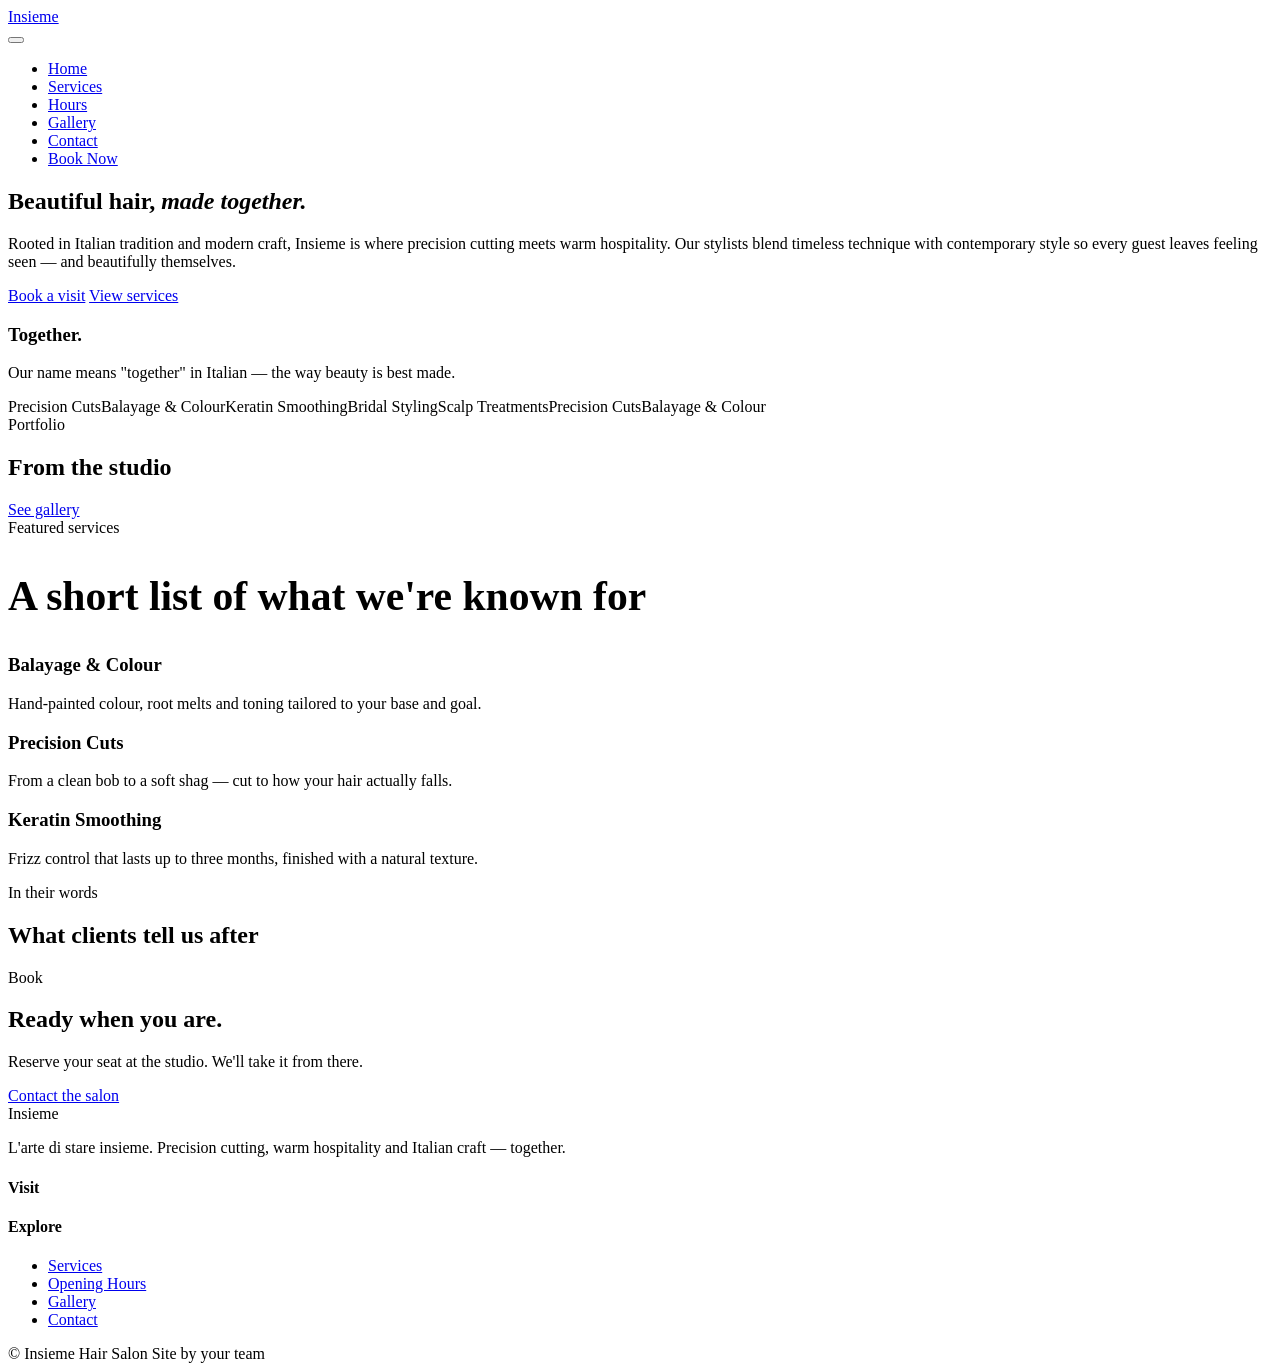
==== index.html @ 7e27f587 "Initial site build" ====
<!DOCTYPE html>
<html lang="en">
<head>
<meta charset="UTF-8">
<meta name="viewport" content="width=device-width, initial-scale=1.0">
<title>Insieme Hair Salon — Cut, Colour & Style, Together</title>
<meta name="description" content="Insieme Hair Salon offers precision cuts, colour and styling rooted in Italian craft and warm hospitality. Book your next appointment today.">
<link rel="canonical" href="https://www.insiemehairsalon.com/">
<meta property="og:type" content="business.business">
<meta property="og:title" content="Insieme Hair Salon — Cut, Colour & Style, Together">
<meta property="og:description" content="Precision cuts, colour and styling rooted in Italian craft and warm hospitality.">
<meta property="og:url" content="https://www.insiemehairsalon.com/">
<link rel="preconnect" href="https://fonts.googleapis.com">
<link rel="preconnect" href="https://fonts.gstatic.com" crossorigin>
<link rel="stylesheet" href="css/style.css">
</head>
<body>

<header class="site-header">
  <div class="container">
    <a href="index.html" class="logo">Insieme</a>
    <nav aria-label="Primary">
      <button class="nav-toggle" aria-label="Toggle menu" aria-expanded="false"><span></span></button>
      <ul class="nav-menu">
        <li><a href="index.html">Home</a></li>
        <li><a href="services.html">Services</a></li>
        <li><a href="hours.html">Hours</a></li>
        <li><a href="gallery.html">Gallery</a></li>
        <li><a href="contact.html">Contact</a></li>
        <li><a href="contact.html" class="nav-cta">Book Now</a></li>
      </ul>
    </nav>
  </div>
</header>

<main>

  <section class="hero">
    <div class="container">
      <h1>Beautiful hair, <em>made together.</em></h1>
      <div class="hero-grid">
        <div class="hero-text">
          <p>Rooted in Italian tradition and modern craft, Insieme is where precision cutting meets warm hospitality. Our stylists blend timeless technique with contemporary style so every guest leaves feeling seen — and beautifully themselves.</p>
          <div class="hero-actions">
            <a href="contact.html" class="btn btn-primary">Book a visit</a>
            <a href="services.html" class="btn btn-line">View services</a>
          </div>
        </div>
        <div class="hero-media">
          <div class="hero-callout">
            <h3>Together.</h3>
            <p>Our name means "together" in Italian — the way beauty is best made.</p>
          </div>
        </div>
      </div>
    </div>
  </section>

  <div class="strip" aria-hidden="true">
    <div class="container">
      <div class="strip-inner">
        <span>Precision Cuts</span><span>Balayage &amp; Colour</span><span>Keratin Smoothing</span><span>Bridal Styling</span><span>Scalp Treatments</span><span>Precision Cuts</span><span>Balayage &amp; Colour</span>
      </div>
    </div>
  </div>

  <section class="section">
    <div class="container">
      <div class="section-head--split">
        <div>
          <span class="eyebrow">Portfolio</span>
          <h2>From the studio</h2>
        </div>
        <a href="gallery.html" class="seelink">See gallery</a>
      </div>
      <div class="portfolio-grid" id="portfolio-grid"></div>
    </div>
  </section>

  <section class="section section--espresso">
    <div class="container">
      <span class="eyebrow">Featured services</span>
      <h2 style="font-size:clamp(1.9rem,3.5vw,2.6rem)">A short list of what we're known for</h2>
      <div class="services-grid">
        <div><h3>Balayage &amp; Colour</h3><p>Hand-painted colour, root melts and toning tailored to your base and goal.</p></div>
        <div><h3>Precision Cuts</h3><p>From a clean bob to a soft shag — cut to how your hair actually falls.</p></div>
        <div><h3>Keratin Smoothing</h3><p>Frizz control that lasts up to three months, finished with a natural texture.</p></div>
      </div>
    </div>
  </section>

  <section class="section">
    <div class="container">
      <div class="section-head">
        <span class="eyebrow">In their words</span>
        <h2>What clients tell us after</h2>
      </div>
      <div class="testimonials" id="testimonials"></div>
    </div>
  </section>

  <section class="cta-band">
    <div class="container">
      <span class="eyebrow">Book</span>
      <h2>Ready when you are.</h2>
      <p>Reserve your seat at the studio. We'll take it from there.</p>
      <a href="contact.html" class="btn btn-primary">Contact the salon</a>
    </div>
  </section>

</main>

<footer class="site-footer">
  <div class="container">
    <div class="footer-grid">
      <div>
        <div class="footer-logo">Insieme</div>
        <p class="footer-about">L'arte di stare insieme. Precision cutting, warm hospitality and Italian craft — together.</p>
        <div class="social-links"></div>
      </div>
      <div>
        <h4>Visit</h4>
        <p data-biz-address style="margin-bottom:8px;"></p>
        <p><a data-biz-phone-link data-biz-phone></a></p>
      </div>
      <div>
        <h4>Explore</h4>
        <ul class="footer-links">
          <li><a href="services.html">Services</a></li>
          <li><a href="hours.html">Opening Hours</a></li>
          <li><a href="gallery.html">Gallery</a></li>
          <li><a href="contact.html">Contact</a></li>
        </ul>
      </div>
    </div>
    <div class="footer-bottom">
      <span>&copy; <span data-year></span> Insieme Hair Salon</span>
      <span>Site by your team</span>
    </div>
  </div>
</footer>

<script src="js/content.js"></script>
<script src="js/main.js"></script>
</body>
</html>
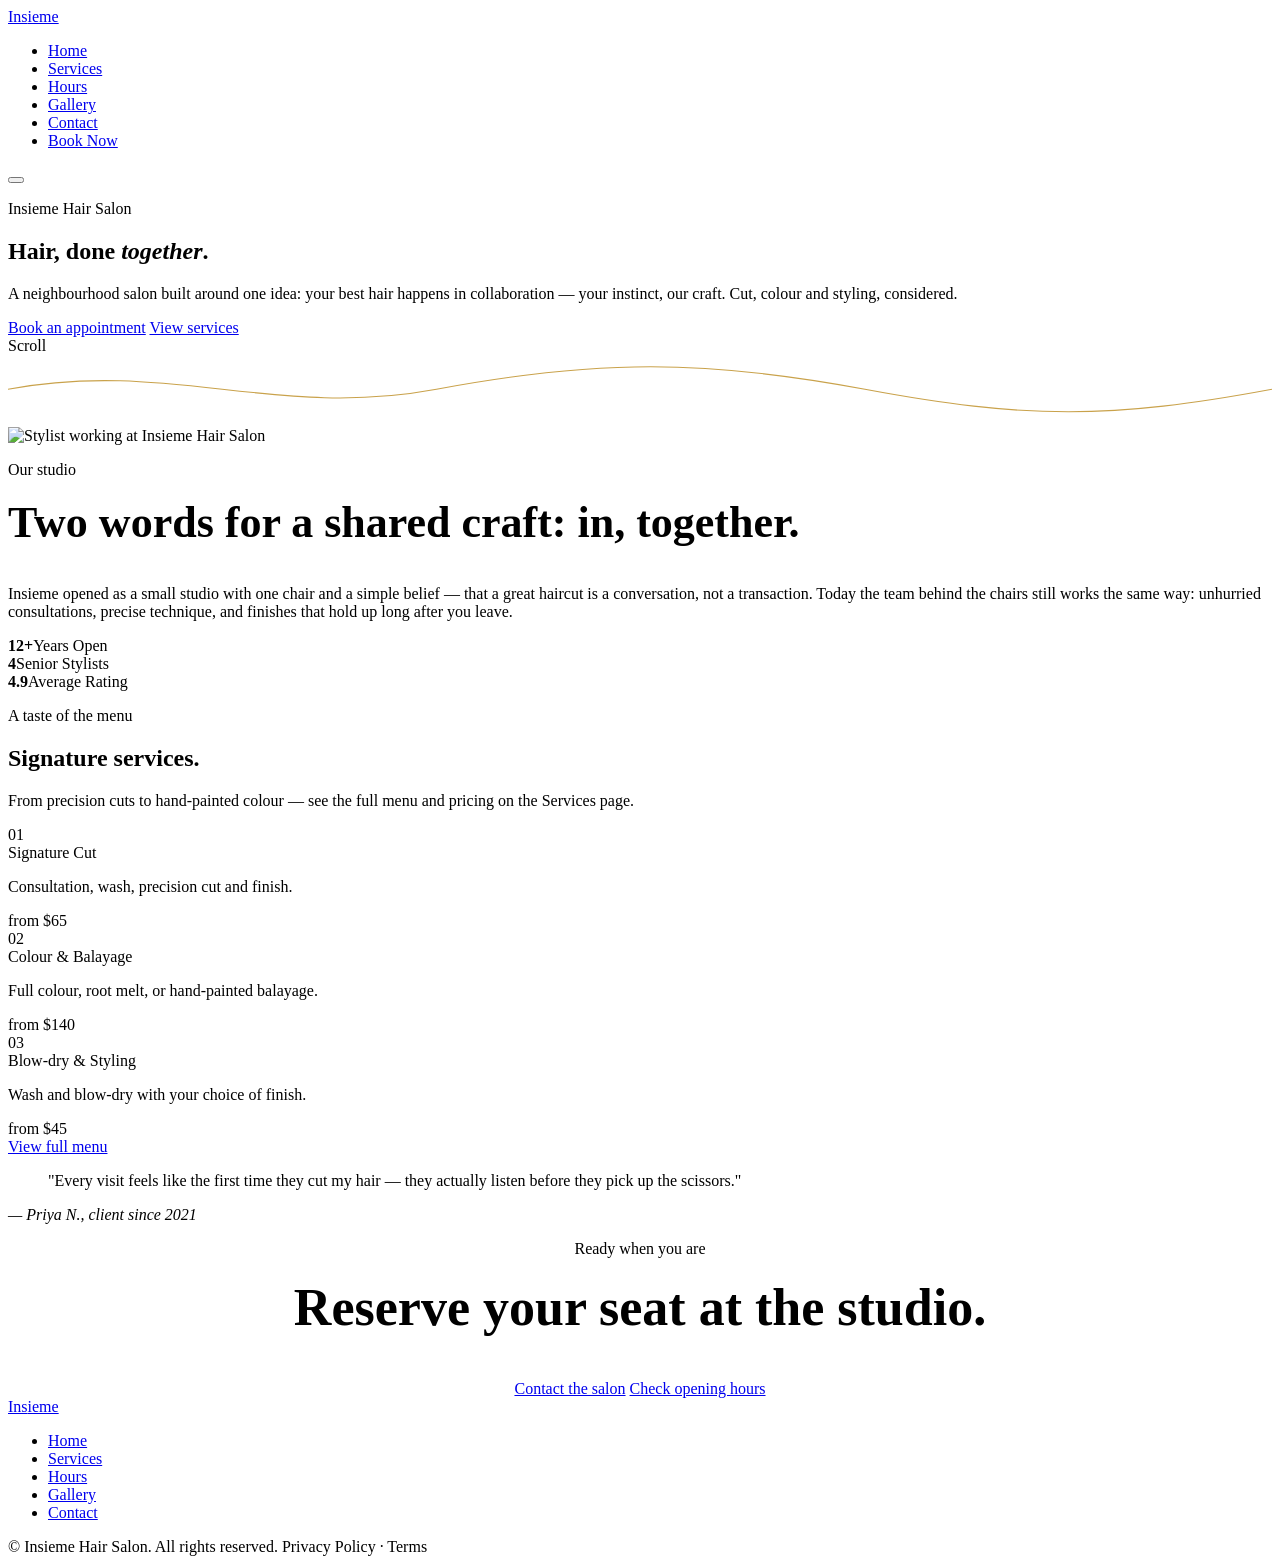
==== commit 193915b3: "Add files via upload" ====
--- a/index.html
+++ b/index.html
@@ -3,144 +3,151 @@
 <head>
 <meta charset="UTF-8">
 <meta name="viewport" content="width=device-width, initial-scale=1.0">
-<title>Insieme Hair Salon — Cut, Colour & Style, Together</title>
-<meta name="description" content="Insieme Hair Salon offers precision cuts, colour and styling rooted in Italian craft and warm hospitality. Book your next appointment today.">
+<title>Insieme Hair Salon — Modern Hairdressing in the Heart of the City</title>
+<meta name="description" content="Insieme Hair Salon — cut, colour and styling by a team that treats every visit as a collaboration. Explore services, hours, gallery and book your appointment.">
 <link rel="canonical" href="https://www.insiemehairsalon.com/">
-<meta property="og:type" content="business.business">
-<meta property="og:title" content="Insieme Hair Salon — Cut, Colour & Style, Together">
-<meta property="og:description" content="Precision cuts, colour and styling rooted in Italian craft and warm hospitality.">
+<meta property="og:title" content="Insieme Hair Salon">
+<meta property="og:description" content="Cut, colour and styling — together, always.">
+<meta property="og:type" content="website">
 <meta property="og:url" content="https://www.insiemehairsalon.com/">
+<meta name="robots" content="index, follow">
+<link rel="icon" href="data:image/svg+xml,<svg xmlns=%22http://www.w3.org/2000/svg%22 viewBox=%220 0 100 100%22><text y=%22.9em%22 font-size=%2290%22>✂️</text></svg>">
 <link rel="preconnect" href="https://fonts.googleapis.com">
 <link rel="preconnect" href="https://fonts.gstatic.com" crossorigin>
-<link rel="stylesheet" href="css/style.css">
+<link href="https://fonts.googleapis.com/css2?family=Fraunces:ital,opsz,wght@0,9..144,300;0,9..144,400;0,9..144,500;1,9..144,400;1,9..144,500&family=Manrope:wght@300;400;500;600;700&display=swap" rel="stylesheet">
+<link rel="stylesheet" href="assets/style.css">
+<script type="application/ld+json">
+{
+  "@context": "https://schema.org",
+  "@type": "HairSalon",
+  "name": "Insieme Hair Salon",
+  "url": "https://www.insiemehairsalon.com/",
+  "telephone": "+1-555-014-2200",
+  "priceRange": "$$",
+  "address": {"@type":"PostalAddress","streetAddress":"14 Corso Lane","addressLocality":"Your City","postalCode":"00000","addressCountry":"US"},
+  "sameAs": ["https://www.instagram.com/insiemehair", "https://www.facebook.com/insiemehair"]
+}
+</script>
 </head>
 <body>
 
-<header class="site-header">
-  <div class="container">
-    <a href="index.html" class="logo">Insieme</a>
-    <nav aria-label="Primary">
-      <button class="nav-toggle" aria-label="Toggle menu" aria-expanded="false"><span></span></button>
-      <ul class="nav-menu">
+<header id="siteHeader">
+  <div class="wrap">
+    <nav>
+      <a href="index.html" class="logo">Ins<span>i</span>eme</a>
+      <ul class="nav-links" id="navLinks">
+        <li><a href="index.html" class="active">Home</a></li>
+        <li><a href="services.html">Services</a></li>
+        <li><a href="hours.html">Hours</a></li>
+        <li><a href="gallery.html">Gallery</a></li>
+        <li><a href="contact.html">Contact</a></li>
+        <li><a href="contact.html" class="btn">Book Now</a></li>
+      </ul>
+      <button class="nav-toggle" id="navToggle" aria-label="Toggle menu" aria-expanded="false">
+        <span></span><span></span><span></span>
+      </button>
+    </nav>
+  </div>
+</header>
+
+<section class="hero" style="padding:0;">
+  <div class="wrap hero-inner">
+    <p class="eyebrow" data-reveal>Insieme Hair Salon</p>
+    <h1 data-reveal>Hair, done <em>together</em>.</h1>
+    <p class="hero-sub" data-reveal>A neighbourhood salon built around one idea: your best hair happens in collaboration — your instinct, our craft. Cut, colour and styling, considered.</p>
+    <div class="hero-cta" data-reveal>
+      <a href="contact.html" class="btn btn-solid">Book an appointment</a>
+      <a href="services.html" class="btn">View services</a>
+    </div>
+  </div>
+  <span class="scroll-cue">Scroll</span>
+</section>
+
+<svg class="thread" viewBox="0 0 1180 64" preserveAspectRatio="none" aria-hidden="true">
+  <path d="M0 32 C 150 4, 250 60, 400 32 S 650 4, 800 32 S 1030 60, 1180 32" fill="none" stroke="#c9a24b" stroke-width="1"/>
+</svg>
+
+<section class="intro">
+  <div class="wrap">
+    <img src="https://images.unsplash.com/photo-1560066984-138dadb4c035?q=80&w=900&auto=format&fit=crop" alt="Stylist working at Insieme Hair Salon" loading="lazy" data-reveal>
+    <div class="intro-copy" data-reveal>
+      <p class="eyebrow">Our studio</p>
+      <h2 style="margin-top:18px; font-size:clamp(30px,4vw,44px);">Two words for a shared craft: in, together.</h2>
+      <p>Insieme opened as a small studio with one chair and a simple belief — that a great haircut is a conversation, not a transaction. Today the team behind the chairs still works the same way: unhurried consultations, precise technique, and finishes that hold up long after you leave.</p>
+      <div class="stat-row">
+        <div class="stat"><b>12+</b><span>Years Open</span></div>
+        <div class="stat"><b>4</b><span>Senior Stylists</span></div>
+        <div class="stat"><b>4.9</b><span>Average Rating</span></div>
+      </div>
+    </div>
+  </div>
+</section>
+
+<section id="services-preview">
+  <div class="wrap">
+    <div class="section-head" data-reveal>
+      <p class="eyebrow">A taste of the menu</p>
+      <h2>Signature services.</h2>
+      <p>From precision cuts to hand-painted colour — see the full menu and pricing on the Services page.</p>
+    </div>
+    <div class="services-list" data-reveal>
+      <div class="service-row">
+        <span class="service-num">01</span>
+        <div><span class="service-name">Signature Cut</span><p class="service-desc">Consultation, wash, precision cut and finish.</p></div>
+        <span class="service-price">from $65</span>
+      </div>
+      <div class="service-row">
+        <span class="service-num">02</span>
+        <div><span class="service-name">Colour &amp; Balayage</span><p class="service-desc">Full colour, root melt, or hand-painted balayage.</p></div>
+        <span class="service-price">from $140</span>
+      </div>
+      <div class="service-row">
+        <span class="service-num">03</span>
+        <div><span class="service-name">Blow-dry &amp; Styling</span><p class="service-desc">Wash and blow-dry with your choice of finish.</p></div>
+        <span class="service-price">from $45</span>
+      </div>
+    </div>
+    <a href="services.html" class="btn" data-reveal>View full menu</a>
+  </div>
+</section>
+
+<section class="testimonial">
+  <div class="wrap" data-reveal>
+    <blockquote>"Every visit feels like the first time they cut my hair — they actually listen before they pick up the scissors."</blockquote>
+    <cite>— Priya N., client since 2021</cite>
+  </div>
+</section>
+
+<section id="cta-strip" style="text-align:center; border-bottom:1px solid var(--line);">
+  <div class="wrap" data-reveal>
+    <p class="eyebrow" style="justify-content:center;">Ready when you are</p>
+    <h2 style="margin-top:20px; font-size:clamp(30px,5vw,52px);">Reserve your seat at the studio.</h2>
+    <div class="hero-cta" style="justify-content:center; margin-top:36px;">
+      <a href="contact.html" class="btn btn-solid">Contact the salon</a>
+      <a href="hours.html" class="btn">Check opening hours</a>
+    </div>
+  </div>
+</section>
+
+<footer>
+  <div class="wrap">
+    <div class="footer-top">
+      <a href="index.html" class="logo">Ins<span>i</span>eme</a>
+      <ul class="footer-links">
         <li><a href="index.html">Home</a></li>
         <li><a href="services.html">Services</a></li>
         <li><a href="hours.html">Hours</a></li>
         <li><a href="gallery.html">Gallery</a></li>
         <li><a href="contact.html">Contact</a></li>
-        <li><a href="contact.html" class="nav-cta">Book Now</a></li>
       </ul>
-    </nav>
-  </div>
-</header>
-
-<main>
-
-  <section class="hero">
-    <div class="container">
-      <h1>Beautiful hair, <em>made together.</em></h1>
-      <div class="hero-grid">
-        <div class="hero-text">
-          <p>Rooted in Italian tradition and modern craft, Insieme is where precision cutting meets warm hospitality. Our stylists blend timeless technique with contemporary style so every guest leaves feeling seen — and beautifully themselves.</p>
-          <div class="hero-actions">
-            <a href="contact.html" class="btn btn-primary">Book a visit</a>
-            <a href="services.html" class="btn btn-line">View services</a>
-          </div>
-        </div>
-        <div class="hero-media">
-          <div class="hero-callout">
-            <h3>Together.</h3>
-            <p>Our name means "together" in Italian — the way beauty is best made.</p>
-          </div>
-        </div>
-      </div>
-    </div>
-  </section>
-
-  <div class="strip" aria-hidden="true">
-    <div class="container">
-      <div class="strip-inner">
-        <span>Precision Cuts</span><span>Balayage &amp; Colour</span><span>Keratin Smoothing</span><span>Bridal Styling</span><span>Scalp Treatments</span><span>Precision Cuts</span><span>Balayage &amp; Colour</span>
-      </div>
-    </div>
-  </div>
-
-  <section class="section">
-    <div class="container">
-      <div class="section-head--split">
-        <div>
-          <span class="eyebrow">Portfolio</span>
-          <h2>From the studio</h2>
-        </div>
-        <a href="gallery.html" class="seelink">See gallery</a>
-      </div>
-      <div class="portfolio-grid" id="portfolio-grid"></div>
-    </div>
-  </section>
-
-  <section class="section section--espresso">
-    <div class="container">
-      <span class="eyebrow">Featured services</span>
-      <h2 style="font-size:clamp(1.9rem,3.5vw,2.6rem)">A short list of what we're known for</h2>
-      <div class="services-grid">
-        <div><h3>Balayage &amp; Colour</h3><p>Hand-painted colour, root melts and toning tailored to your base and goal.</p></div>
-        <div><h3>Precision Cuts</h3><p>From a clean bob to a soft shag — cut to how your hair actually falls.</p></div>
-        <div><h3>Keratin Smoothing</h3><p>Frizz control that lasts up to three months, finished with a natural texture.</p></div>
-      </div>
-    </div>
-  </section>
-
-  <section class="section">
-    <div class="container">
-      <div class="section-head">
-        <span class="eyebrow">In their words</span>
-        <h2>What clients tell us after</h2>
-      </div>
-      <div class="testimonials" id="testimonials"></div>
-    </div>
-  </section>
-
-  <section class="cta-band">
-    <div class="container">
-      <span class="eyebrow">Book</span>
-      <h2>Ready when you are.</h2>
-      <p>Reserve your seat at the studio. We'll take it from there.</p>
-      <a href="contact.html" class="btn btn-primary">Contact the salon</a>
-    </div>
-  </section>
-
-</main>
-
-<footer class="site-footer">
-  <div class="container">
-    <div class="footer-grid">
-      <div>
-        <div class="footer-logo">Insieme</div>
-        <p class="footer-about">L'arte di stare insieme. Precision cutting, warm hospitality and Italian craft — together.</p>
-        <div class="social-links"></div>
-      </div>
-      <div>
-        <h4>Visit</h4>
-        <p data-biz-address style="margin-bottom:8px;"></p>
-        <p><a data-biz-phone-link data-biz-phone></a></p>
-      </div>
-      <div>
-        <h4>Explore</h4>
-        <ul class="footer-links">
-          <li><a href="services.html">Services</a></li>
-          <li><a href="hours.html">Opening Hours</a></li>
-          <li><a href="gallery.html">Gallery</a></li>
-          <li><a href="contact.html">Contact</a></li>
-        </ul>
-      </div>
     </div>
     <div class="footer-bottom">
-      <span>&copy; <span data-year></span> Insieme Hair Salon</span>
-      <span>Site by your team</span>
+      <span>© <span id="year"></span> Insieme Hair Salon. All rights reserved.</span>
+      <span>Privacy Policy · Terms</span>
     </div>
   </div>
 </footer>
 
-<script src="js/content.js"></script>
-<script src="js/main.js"></script>
+<script src="assets/script.js"></script>
 </body>
 </html>
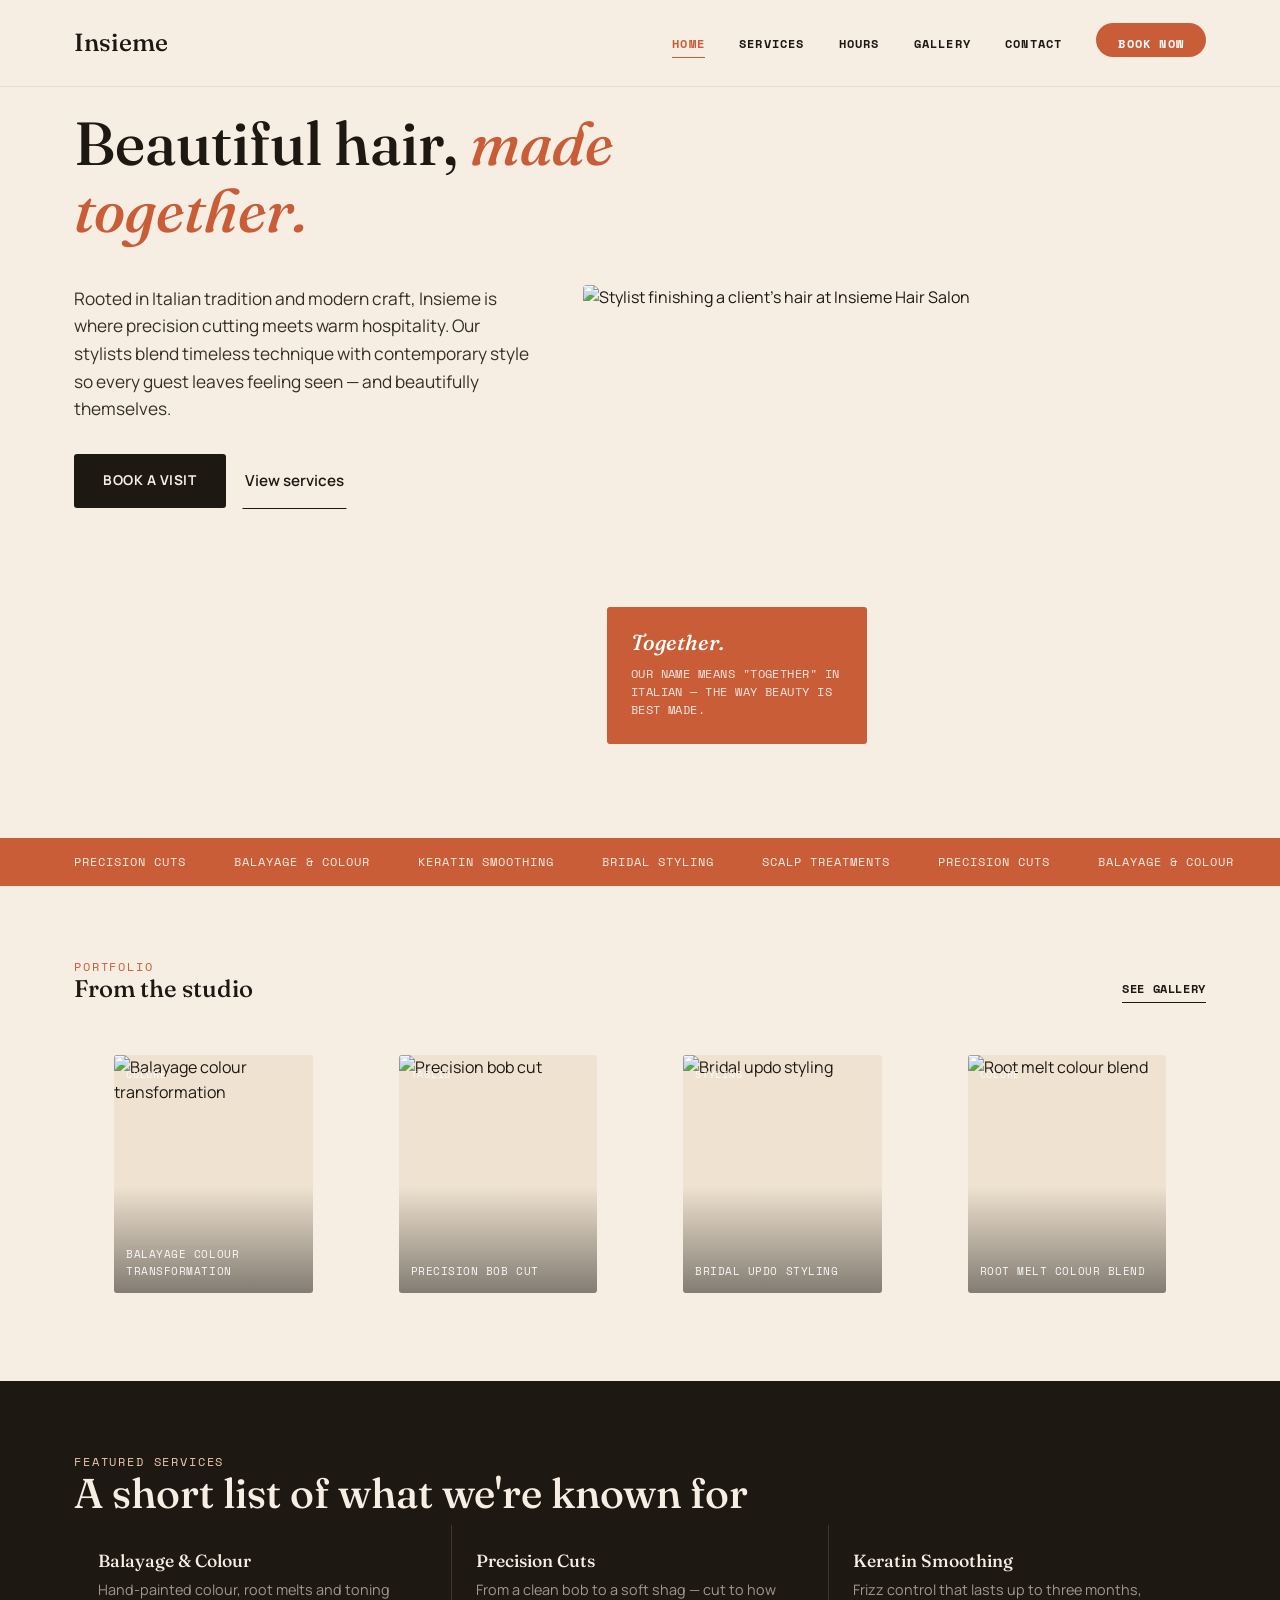
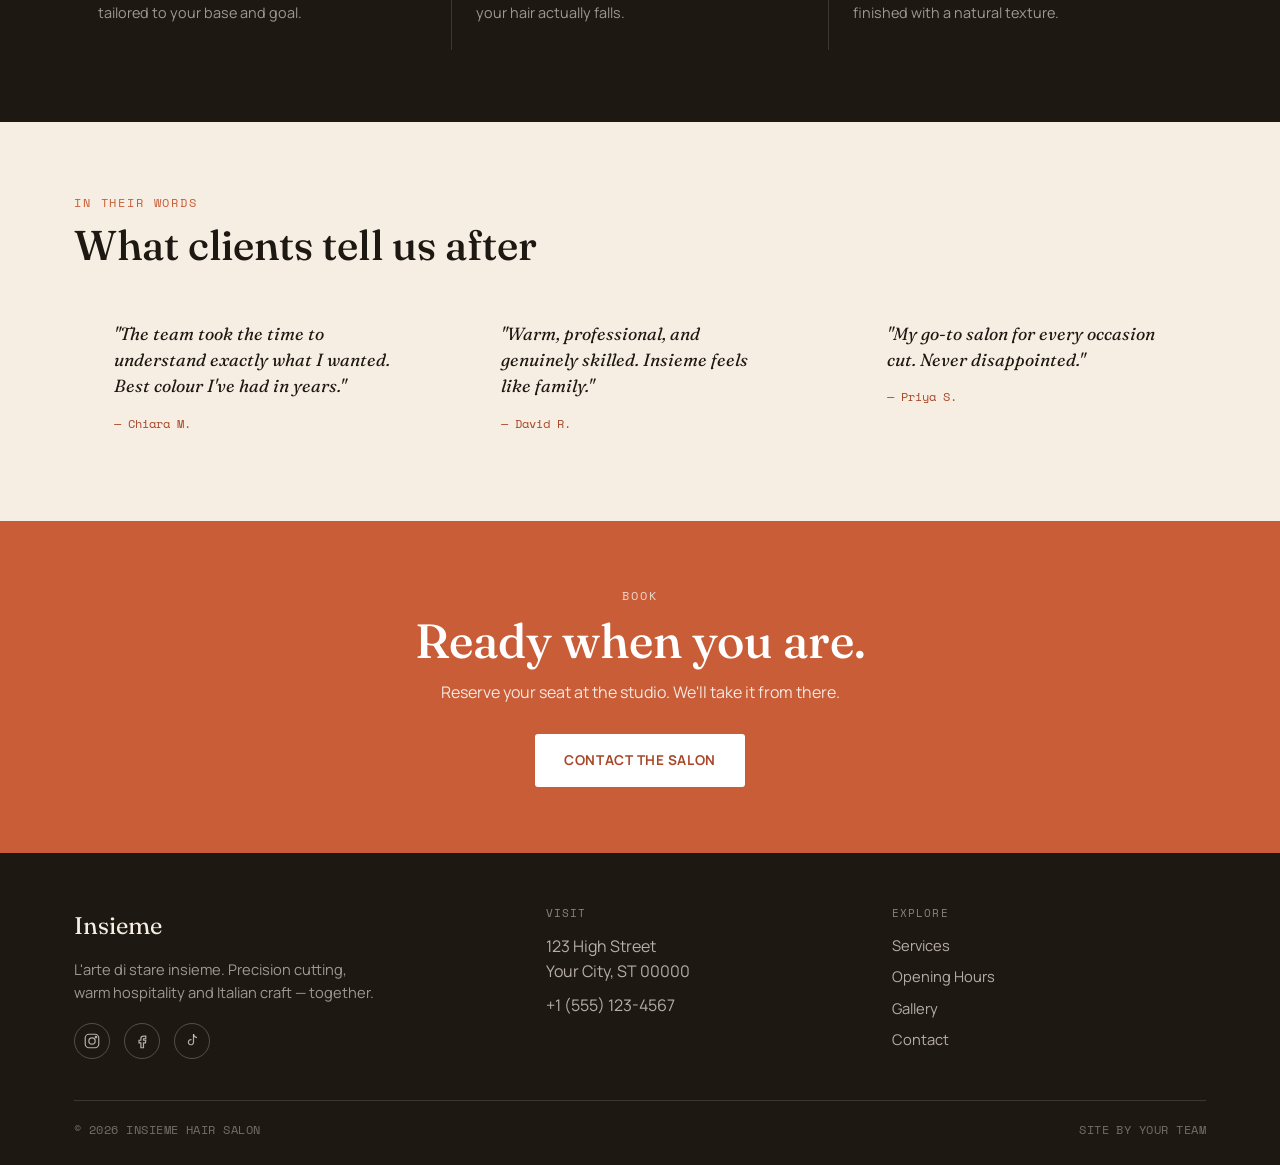
==== commit 4f2e7ba2: "Add files via upload" ====
--- a/index.html
+++ b/index.html
@@ -3,151 +3,196 @@
 <head>
 <meta charset="UTF-8">
 <meta name="viewport" content="width=device-width, initial-scale=1.0">
-<title>Insieme Hair Salon — Modern Hairdressing in the Heart of the City</title>
-<meta name="description" content="Insieme Hair Salon — cut, colour and styling by a team that treats every visit as a collaboration. Explore services, hours, gallery and book your appointment.">
+<title>Insieme Hair Salon — Cut, Colour & Style, Together</title>
+<meta name="description" content="Insieme Hair Salon offers precision cuts, colour and styling rooted in Italian craft and warm hospitality. Book your next appointment today.">
 <link rel="canonical" href="https://www.insiemehairsalon.com/">
-<meta property="og:title" content="Insieme Hair Salon">
-<meta property="og:description" content="Cut, colour and styling — together, always.">
-<meta property="og:type" content="website">
+<meta property="og:type" content="business.business">
+<meta property="og:title" content="Insieme Hair Salon — Cut, Colour & Style, Together">
+<meta property="og:description" content="Precision cuts, colour and styling rooted in Italian craft and warm hospitality.">
 <meta property="og:url" content="https://www.insiemehairsalon.com/">
 <meta name="robots" content="index, follow">
-<link rel="icon" href="data:image/svg+xml,<svg xmlns=%22http://www.w3.org/2000/svg%22 viewBox=%220 0 100 100%22><text y=%22.9em%22 font-size=%2290%22>✂️</text></svg>">
 <link rel="preconnect" href="https://fonts.googleapis.com">
 <link rel="preconnect" href="https://fonts.gstatic.com" crossorigin>
-<link href="https://fonts.googleapis.com/css2?family=Fraunces:ital,opsz,wght@0,9..144,300;0,9..144,400;0,9..144,500;1,9..144,400;1,9..144,500&family=Manrope:wght@300;400;500;600;700&display=swap" rel="stylesheet">
-<link rel="stylesheet" href="assets/style.css">
+<link href="https://fonts.googleapis.com/css2?family=Fraunces:ital,opsz,wght@0,9..144,300;0,9..144,500;0,9..144,600;1,9..144,500&family=Manrope:wght@400;500;600;700&family=Space+Mono:wght@400;700&display=swap" rel="stylesheet">
+<link rel="stylesheet" href="style.css">
 <script type="application/ld+json">
 {
   "@context": "https://schema.org",
   "@type": "HairSalon",
   "name": "Insieme Hair Salon",
+  "telephone": "+15551234567",
+  "email": "hello@insiemehairsalon.com",
+  "address": {"@type":"PostalAddress","streetAddress":"123 High Street","addressLocality":"Your City, ST 00000"},
   "url": "https://www.insiemehairsalon.com/",
-  "telephone": "+1-555-014-2200",
-  "priceRange": "$$",
-  "address": {"@type":"PostalAddress","streetAddress":"14 Corso Lane","addressLocality":"Your City","postalCode":"00000","addressCountry":"US"},
-  "sameAs": ["https://www.instagram.com/insiemehair", "https://www.facebook.com/insiemehair"]
+  "sameAs": ["https://instagram.com/insiemehairsalon","https://facebook.com/insiemehairsalon","https://tiktok.com/@insiemehairsalon"]
 }
 </script>
 </head>
 <body>
 
-<header id="siteHeader">
-  <div class="wrap">
-    <nav>
-      <a href="index.html" class="logo">Ins<span>i</span>eme</a>
-      <ul class="nav-links" id="navLinks">
-        <li><a href="index.html" class="active">Home</a></li>
-        <li><a href="services.html">Services</a></li>
-        <li><a href="hours.html">Hours</a></li>
-        <li><a href="gallery.html">Gallery</a></li>
-        <li><a href="contact.html">Contact</a></li>
-        <li><a href="contact.html" class="btn">Book Now</a></li>
-      </ul>
-      <button class="nav-toggle" id="navToggle" aria-label="Toggle menu" aria-expanded="false">
-        <span></span><span></span><span></span>
-      </button>
-    </nav>
-  </div>
-</header>
-
-<section class="hero" style="padding:0;">
-  <div class="wrap hero-inner">
-    <p class="eyebrow" data-reveal>Insieme Hair Salon</p>
-    <h1 data-reveal>Hair, done <em>together</em>.</h1>
-    <p class="hero-sub" data-reveal>A neighbourhood salon built around one idea: your best hair happens in collaboration — your instinct, our craft. Cut, colour and styling, considered.</p>
-    <div class="hero-cta" data-reveal>
-      <a href="contact.html" class="btn btn-solid">Book an appointment</a>
-      <a href="services.html" class="btn">View services</a>
-    </div>
-  </div>
-  <span class="scroll-cue">Scroll</span>
-</section>
-
-<svg class="thread" viewBox="0 0 1180 64" preserveAspectRatio="none" aria-hidden="true">
-  <path d="M0 32 C 150 4, 250 60, 400 32 S 650 4, 800 32 S 1030 60, 1180 32" fill="none" stroke="#c9a24b" stroke-width="1"/>
-</svg>
-
-<section class="intro">
-  <div class="wrap">
-    <img src="https://images.unsplash.com/photo-1560066984-138dadb4c035?q=80&w=900&auto=format&fit=crop" alt="Stylist working at Insieme Hair Salon" loading="lazy" data-reveal>
-    <div class="intro-copy" data-reveal>
-      <p class="eyebrow">Our studio</p>
-      <h2 style="margin-top:18px; font-size:clamp(30px,4vw,44px);">Two words for a shared craft: in, together.</h2>
-      <p>Insieme opened as a small studio with one chair and a simple belief — that a great haircut is a conversation, not a transaction. Today the team behind the chairs still works the same way: unhurried consultations, precise technique, and finishes that hold up long after you leave.</p>
-      <div class="stat-row">
-        <div class="stat"><b>12+</b><span>Years Open</span></div>
-        <div class="stat"><b>4</b><span>Senior Stylists</span></div>
-        <div class="stat"><b>4.9</b><span>Average Rating</span></div>
-      </div>
-    </div>
-  </div>
-</section>
-
-<section id="services-preview">
-  <div class="wrap">
-    <div class="section-head" data-reveal>
-      <p class="eyebrow">A taste of the menu</p>
-      <h2>Signature services.</h2>
-      <p>From precision cuts to hand-painted colour — see the full menu and pricing on the Services page.</p>
-    </div>
-    <div class="services-list" data-reveal>
-      <div class="service-row">
-        <span class="service-num">01</span>
-        <div><span class="service-name">Signature Cut</span><p class="service-desc">Consultation, wash, precision cut and finish.</p></div>
-        <span class="service-price">from $65</span>
-      </div>
-      <div class="service-row">
-        <span class="service-num">02</span>
-        <div><span class="service-name">Colour &amp; Balayage</span><p class="service-desc">Full colour, root melt, or hand-painted balayage.</p></div>
-        <span class="service-price">from $140</span>
-      </div>
-      <div class="service-row">
-        <span class="service-num">03</span>
-        <div><span class="service-name">Blow-dry &amp; Styling</span><p class="service-desc">Wash and blow-dry with your choice of finish.</p></div>
-        <span class="service-price">from $45</span>
-      </div>
-    </div>
-    <a href="services.html" class="btn" data-reveal>View full menu</a>
-  </div>
-</section>
-
-<section class="testimonial">
-  <div class="wrap" data-reveal>
-    <blockquote>"Every visit feels like the first time they cut my hair — they actually listen before they pick up the scissors."</blockquote>
-    <cite>— Priya N., client since 2021</cite>
-  </div>
-</section>
-
-<section id="cta-strip" style="text-align:center; border-bottom:1px solid var(--line);">
-  <div class="wrap" data-reveal>
-    <p class="eyebrow" style="justify-content:center;">Ready when you are</p>
-    <h2 style="margin-top:20px; font-size:clamp(30px,5vw,52px);">Reserve your seat at the studio.</h2>
-    <div class="hero-cta" style="justify-content:center; margin-top:36px;">
-      <a href="contact.html" class="btn btn-solid">Contact the salon</a>
-      <a href="hours.html" class="btn">Check opening hours</a>
-    </div>
-  </div>
-</section>
-
-<footer>
-  <div class="wrap">
-    <div class="footer-top">
-      <a href="index.html" class="logo">Ins<span>i</span>eme</a>
-      <ul class="footer-links">
+<header class="site-header">
+  <div class="container">
+    <a href="index.html" class="logo">Insieme</a>
+    <nav aria-label="Primary">
+      <button class="nav-toggle" aria-label="Toggle menu" aria-expanded="false"><span></span></button>
+      <ul class="nav-menu">
         <li><a href="index.html">Home</a></li>
         <li><a href="services.html">Services</a></li>
         <li><a href="hours.html">Hours</a></li>
         <li><a href="gallery.html">Gallery</a></li>
         <li><a href="contact.html">Contact</a></li>
+        <li><a href="contact.html" class="nav-cta">Book Now</a></li>
       </ul>
+    </nav>
+  </div>
+</header>
+
+<main>
+
+  <section class="hero">
+    <div class="container">
+      <h1>Beautiful hair, <em>made together.</em></h1>
+      <div class="hero-grid">
+        <div class="hero-text" data-reveal>
+          <p>Rooted in Italian tradition and modern craft, Insieme is where precision cutting meets warm hospitality. Our stylists blend timeless technique with contemporary style so every guest leaves feeling seen — and beautifully themselves.</p>
+          <div class="hero-actions">
+            <a href="contact.html" class="btn btn-primary">Book a visit</a>
+            <a href="services.html" class="btn btn-line">View services</a>
+          </div>
+        </div>
+        <div class="hero-media" data-reveal>
+          <img src="https://images.unsplash.com/photo-1560066984-138dadb4c035?q=80&w=1000&auto=format&fit=crop" alt="Stylist finishing a client's hair at Insieme Hair Salon">
+          <div class="hero-callout">
+            <h3>Together.</h3>
+            <p>Our name means "together" in Italian — the way beauty is best made.</p>
+          </div>
+        </div>
+      </div>
+    </div>
+  </section>
+
+  <div class="strip" aria-hidden="true">
+    <div class="container">
+      <div class="strip-inner">
+        <span>Precision Cuts</span><span>Balayage &amp; Colour</span><span>Keratin Smoothing</span><span>Bridal Styling</span><span>Scalp Treatments</span><span>Precision Cuts</span><span>Balayage &amp; Colour</span><span>Keratin Smoothing</span><span>Bridal Styling</span>
+      </div>
+    </div>
+  </div>
+
+  <section class="section">
+    <div class="container">
+      <div class="section-head--split" data-reveal>
+        <div>
+          <span class="eyebrow">Portfolio</span>
+          <h2>From the studio</h2>
+        </div>
+        <a href="gallery.html" class="seelink">See gallery</a>
+      </div>
+      <div class="portfolio-grid" data-reveal>
+        <figure class="ptile">
+          <span class="ptile--tag">Colore</span>
+          <img src="https://images.unsplash.com/photo-1522337660859-02fbefca4702?q=80&w=500&auto=format&fit=crop" alt="Balayage colour transformation">
+          <span class="ptile-caption">Balayage colour transformation</span>
+        </figure>
+        <figure class="ptile">
+          <span class="ptile--tag">Taglio</span>
+          <img src="https://images.unsplash.com/photo-1580618672591-eb180b1a973f?q=80&w=500&auto=format&fit=crop" alt="Precision bob cut">
+          <span class="ptile-caption">Precision bob cut</span>
+        </figure>
+        <figure class="ptile">
+          <span class="ptile--tag">Styling</span>
+          <img src="https://images.unsplash.com/photo-1487412947147-5cebf100ffc2?q=80&w=500&auto=format&fit=crop" alt="Bridal updo styling">
+          <span class="ptile-caption">Bridal updo styling</span>
+        </figure>
+        <figure class="ptile">
+          <span class="ptile--tag">Colore</span>
+          <img src="https://images.unsplash.com/photo-1605497788044-5a32c7078486?q=80&w=500&auto=format&fit=crop" alt="Root melt colour blend">
+          <span class="ptile-caption">Root melt colour blend</span>
+        </figure>
+      </div>
+    </div>
+  </section>
+
+  <section class="section section--espresso">
+    <div class="container" data-reveal>
+      <span class="eyebrow">Featured services</span>
+      <h2 style="font-size:clamp(1.9rem,3.5vw,2.6rem)">A short list of what we're known for</h2>
+      <div class="services-grid">
+        <div><h3>Balayage &amp; Colour</h3><p>Hand-painted colour, root melts and toning tailored to your base and goal.</p></div>
+        <div><h3>Precision Cuts</h3><p>From a clean bob to a soft shag — cut to how your hair actually falls.</p></div>
+        <div><h3>Keratin Smoothing</h3><p>Frizz control that lasts up to three months, finished with a natural texture.</p></div>
+      </div>
+    </div>
+  </section>
+
+  <section class="section">
+    <div class="container">
+      <div class="section-head" data-reveal>
+        <span class="eyebrow">In their words</span>
+        <h2>What clients tell us after</h2>
+      </div>
+      <div class="testimonials" data-reveal>
+        <blockquote class="testimonial">
+          <p>"The team took the time to understand exactly what I wanted. Best colour I've had in years."</p>
+          <cite>— Chiara M.</cite>
+        </blockquote>
+        <blockquote class="testimonial">
+          <p>"Warm, professional, and genuinely skilled. Insieme feels like family."</p>
+          <cite>— David R.</cite>
+        </blockquote>
+        <blockquote class="testimonial">
+          <p>"My go-to salon for every occasion cut. Never disappointed."</p>
+          <cite>— Priya S.</cite>
+        </blockquote>
+      </div>
+    </div>
+  </section>
+
+  <section class="cta-band">
+    <div class="container" data-reveal>
+      <span class="eyebrow">Book</span>
+      <h2>Ready when you are.</h2>
+      <p>Reserve your seat at the studio. We'll take it from there.</p>
+      <a href="contact.html" class="btn btn-primary">Contact the salon</a>
+    </div>
+  </section>
+
+</main>
+
+<footer class="site-footer">
+  <div class="container">
+    <div class="footer-grid">
+      <div>
+        <div class="footer-logo">Insieme</div>
+        <p class="footer-about">L'arte di stare insieme. Precision cutting, warm hospitality and Italian craft — together.</p>
+        <div class="social-links">
+          <a href="https://instagram.com/insiemehairsalon" target="_blank" rel="noopener" aria-label="Instagram"><svg viewBox="0 0 24 24" width="18" height="18" fill="none" stroke="currentColor" stroke-width="1.6"><rect x="3" y="3" width="18" height="18" rx="5"/><circle cx="12" cy="12" r="4.2"/><circle cx="17.3" cy="6.7" r="1"/></svg></a>
+          <a href="https://facebook.com/insiemehairsalon" target="_blank" rel="noopener" aria-label="Facebook"><svg viewBox="0 0 24 24" width="18" height="18" fill="none" stroke="currentColor" stroke-width="1.6"><path d="M14 9h3V5.5h-3c-2 0-3.5 1.5-3.5 3.5v2H8v3.5h2.5V21H14v-6.5h2.6l.4-3.5H14V9z"/></svg></a>
+          <a href="https://tiktok.com/@insiemehairsalon" target="_blank" rel="noopener" aria-label="TikTok"><svg viewBox="0 0 24 24" width="18" height="18" fill="none" stroke="currentColor" stroke-width="1.6"><path d="M14 3v10.6a3.4 3.4 0 1 1-2.6-3.3"/><path d="M14 3c.4 2.4 2.2 4.2 4.6 4.5"/></svg></a>
+        </div>
+      </div>
+      <div>
+        <h4>Visit</h4>
+        <p style="margin-bottom:8px;">123 High Street<br>Your City, ST 00000</p>
+        <p><a href="tel:+15551234567">+1 (555) 123-4567</a></p>
+      </div>
+      <div>
+        <h4>Explore</h4>
+        <ul class="footer-links">
+          <li><a href="services.html">Services</a></li>
+          <li><a href="hours.html">Opening Hours</a></li>
+          <li><a href="gallery.html">Gallery</a></li>
+          <li><a href="contact.html">Contact</a></li>
+        </ul>
+      </div>
     </div>
     <div class="footer-bottom">
-      <span>© <span id="year"></span> Insieme Hair Salon. All rights reserved.</span>
-      <span>Privacy Policy · Terms</span>
+      <span>&copy; <span data-year></span> Insieme Hair Salon</span>
+      <span>Site by your team</span>
     </div>
   </div>
 </footer>
 
-<script src="assets/script.js"></script>
+<script src="main.js"></script>
 </body>
 </html>
--- a/style.css
+++ b/style.css
@@ -0,0 +1,280 @@
+:root {
+  --cream: #f7eee3;
+  --cream-deep: #efe2d0;
+  --espresso: #1e1813;
+  --espresso-soft: #382e27;
+  --rust: #c85d38;
+  --rust-deep: #a8482a;
+  --copper-soft: #ebc9b4;
+  --stone: #8b7f73;
+  --white: #ffffff;
+
+  --font-display: "Fraunces", ui-serif, Georgia, serif;
+  --font-body: "Manrope", -apple-system, BlinkMacSystemFont, "Segoe UI", sans-serif;
+  --font-mono: "Space Mono", ui-monospace, monospace;
+
+  --container: 1180px;
+  --radius: 3px;
+  --transition: 220ms cubic-bezier(.4,0,.2,1);
+}
+
+@media (prefers-reduced-motion: reduce) {
+  *, *::before, *::after { animation-duration: 0.001ms !important; animation-iteration-count: 1 !important; transition-duration: 0.001ms !important; scroll-behavior: auto !important; }
+}
+
+* { box-sizing: border-box; }
+html { scroll-behavior: smooth; }
+body {
+  margin: 0;
+  background: var(--cream);
+  color: var(--espresso);
+  font-family: var(--font-body);
+  font-size: 16px;
+  line-height: 1.6;
+  -webkit-font-smoothing: antialiased;
+}
+img { max-width: 100%; display: block; }
+a { color: inherit; text-decoration: none; }
+ul { list-style: none; margin: 0; padding: 0; }
+h1, h2, h3, h4 { font-family: var(--font-display); font-weight: 500; line-height: 1.1; margin: 0; }
+p { margin: 0; }
+button { font-family: inherit; cursor: pointer; }
+
+:focus-visible { outline: 2px solid var(--rust); outline-offset: 3px; }
+
+.container { width: 100%; max-width: var(--container); margin: 0 auto; padding: 0 24px; }
+
+.eyebrow {
+  font-family: var(--font-mono);
+  font-size: 0.72rem;
+  letter-spacing: 0.16em;
+  text-transform: uppercase;
+  color: var(--rust);
+  display: block;
+}
+
+/* ---------- Header / Nav ---------- */
+.site-header { position: sticky; top: 0; z-index: 100; background: var(--cream); border-bottom: 1px solid rgba(30,24,19,0.08); }
+.site-header .container { display: flex; align-items: center; justify-content: space-between; height: 86px; }
+.logo { font-family: var(--font-display); font-size: 1.55rem; font-weight: 500; }
+
+.nav-toggle { display: none; background: none; border: none; width: 40px; height: 40px; position: relative; }
+.nav-toggle span, .nav-toggle::before, .nav-toggle::after {
+  content: ""; position: absolute; left: 8px; right: 8px; height: 2px; background: var(--espresso);
+  transition: transform var(--transition), opacity var(--transition);
+}
+.nav-toggle::before { top: 14px; }
+.nav-toggle span { top: 19px; }
+.nav-toggle::after { top: 24px; }
+.nav-toggle[aria-expanded="true"]::before { transform: translateY(5px) rotate(45deg); }
+.nav-toggle[aria-expanded="true"]::after { transform: translateY(-5px) rotate(-45deg); }
+.nav-toggle[aria-expanded="true"] span { opacity: 0; }
+
+.nav-menu { display: flex; align-items: center; gap: 34px; }
+.nav-menu a {
+  font-family: var(--font-mono); font-size: 0.75rem; font-weight: 700;
+  letter-spacing: 0.1em; text-transform: uppercase;
+  padding-bottom: 5px; border-bottom: 1px solid transparent;
+}
+.nav-menu a:hover, .nav-menu a[aria-current="page"] { border-color: var(--rust); color: var(--rust); }
+.nav-cta { background: var(--rust); color: var(--white) !important; padding: 12px 22px; border-radius: 30px; font-weight: 700 !important; border: none !important; }
+.nav-cta:hover { background: var(--rust-deep); border-color: transparent !important; color: var(--white) !important; }
+
+/* ---------- Buttons ---------- */
+.btn {
+  display: inline-flex; align-items: center; gap: 10px;
+  padding: 15px 28px; border-radius: var(--radius);
+  font-weight: 700; font-size: 0.85rem; text-transform: uppercase; letter-spacing: 0.04em;
+  border: 1px solid transparent; transition: transform var(--transition), background var(--transition), border-color var(--transition), color var(--transition);
+}
+.btn:hover { transform: translateY(-2px); }
+.btn-primary { background: var(--espresso); color: var(--cream); }
+.btn-primary:hover { background: var(--rust); }
+.btn-line { border-bottom: 1px solid var(--espresso); padding: 15px 2px; border-radius: 0; text-transform: none; font-weight: 600; letter-spacing: 0; font-size: 0.95rem; }
+.btn-line:hover { border-color: var(--rust); color: var(--rust); transform: none; }
+.btn-outline { border-color: var(--espresso); color: var(--espresso); }
+.btn-outline:hover { border-color: var(--rust); color: var(--rust); }
+.btn-outline-light { border-color: rgba(247,238,227,0.5); color: var(--cream); }
+.btn-outline-light:hover { border-color: var(--cream); }
+
+/* ---------- Hero (home) ---------- */
+.hero { padding: 24px 0 70px; }
+.hero h1 { font-size: clamp(2.4rem, 5vw, 3.8rem); max-width: 16ch; margin-bottom: 40px; }
+.hero h1 em { font-style: italic; color: var(--rust); }
+.hero-grid { display: grid; grid-template-columns: 0.85fr 1.15fr; gap: 48px; align-items: start; }
+.hero-text p { font-size: 1.08rem; color: var(--espresso-soft); max-width: 46ch; }
+.hero-actions { margin-top: 30px; display: flex; gap: 16px; flex-wrap: wrap; align-items: center; }
+.hero-media { position: relative; aspect-ratio: 4/3.1; border-radius: 4px; overflow: hidden; }
+.hero-media img { width: 100%; height: 100%; object-fit: cover; }
+.hero-callout { position: absolute; right: 24px; bottom: 24px; left: 24px; max-width: 260px; background: var(--rust); color: var(--cream); padding: 24px; border-radius: 3px; }
+.hero-callout h3 { font-style: italic; font-weight: 500; font-size: 1.35rem; color: var(--white); }
+.hero-callout p { margin-top: 10px; font-family: var(--font-mono); font-size: 0.72rem; letter-spacing: 0.04em; line-height: 1.6; color: rgba(255,255,255,0.85); text-transform: uppercase; }
+
+/* ---------- Scrolling service strip ---------- */
+.strip { background: var(--rust); color: var(--cream); padding: 14px 0; overflow: hidden; }
+.strip-inner { display: flex; gap: 48px; font-family: var(--font-mono); font-size: 0.78rem; letter-spacing: 0.08em; text-transform: uppercase; white-space: nowrap; }
+
+/* ---------- Sections ---------- */
+.section { padding: 72px 0; }
+.section--tight { padding: 56px 0; }
+.section--deep { background: var(--cream-deep); }
+.section--espresso { background: var(--espresso); color: var(--cream); }
+.section--espresso .eyebrow { color: var(--copper-soft); }
+.section--espresso .section-head p { color: rgba(247,238,227,0.65); }
+
+.section-head { max-width: 640px; margin-bottom: 36px; }
+.section-head h2 { font-size: clamp(1.9rem, 3.5vw, 2.6rem); margin-top: 10px; }
+.section-head p { margin-top: 12px; color: var(--stone); font-size: 1.02rem; }
+
+.section-head--split { display: flex; justify-content: space-between; align-items: flex-end; gap: 20px; flex-wrap: wrap; margin-bottom: 36px; }
+.seelink { font-family: var(--font-mono); font-size: 0.78rem; font-weight: 700; text-transform: uppercase; letter-spacing: 0.05em; border-bottom: 1px solid var(--espresso); padding-bottom: 3px; }
+.seelink:hover { color: var(--rust); border-color: var(--rust); }
+
+/* ---------- Portfolio / gallery grid (real photos) ---------- */
+.portfolio-grid, .gallery-grid { display: grid; grid-template-columns: repeat(4, minmax(0,1fr)); gap: 6px; }
+.ptile { aspect-ratio: 3/3.6; border-radius: 3px; position: relative; overflow: hidden; background: var(--cream-deep); }
+.ptile img { width: 100%; height: 100%; object-fit: cover; transition: transform .5s ease; }
+.ptile:hover img { transform: scale(1.06); }
+.ptile span.ptile-caption { position: absolute; left: 12px; bottom: 12px; color: var(--white); font-family: var(--font-mono); font-size: 0.68rem; text-transform: uppercase; letter-spacing: 0.05em; opacity: 0.92; z-index: 1; }
+.ptile::after { content: ""; position: absolute; inset: 0; background: linear-gradient(180deg, rgba(0,0,0,0) 55%, rgba(0,0,0,0.45) 100%); pointer-events:none; }
+.ptile--tag { position: absolute; top: 12px; left: 12px; z-index: 1; color: rgba(255,255,255,0.9); font-family: var(--font-mono); font-size: 0.62rem; text-transform: uppercase; letter-spacing: 0.08em; }
+.gallery-note { margin-top: 22px; font-size: 0.92rem; color: var(--stone); }
+.gallery-filters { display:flex; gap:10px; flex-wrap:wrap; margin-bottom:28px; }
+.gallery-filters button{ font-family:var(--font-mono); font-size:0.72rem; letter-spacing:.08em; text-transform:uppercase; padding:10px 18px; border:1px solid rgba(30,24,19,0.16); background:transparent; color:var(--stone); border-radius:30px; transition:var(--transition); }
+.gallery-filters button:hover, .gallery-filters button.active{ border-color:var(--rust); color:var(--rust); }
+
+/* ---------- Featured services (dark band, home) ---------- */
+.services-grid { display: grid; grid-template-columns: repeat(3, minmax(0,1fr)); gap: 1px; background: rgba(247,238,227,0.14); margin-top: 8px; }
+.services-grid > div { background: var(--espresso); padding: 26px 24px; }
+.services-grid h3 { font-size: 1.1rem; color: var(--cream); }
+.services-grid p { margin-top: 8px; font-size: 0.9rem; color: rgba(247,238,227,0.6); }
+
+/* ---------- Full services / menu page ---------- */
+.service-group { margin-bottom: 44px; }
+.service-group:last-child { margin-bottom: 0; }
+.service-group__title {
+  font-size: 1.05rem; font-family: var(--font-mono); text-transform: uppercase; letter-spacing: 0.08em;
+  color: var(--rust); margin-bottom: 20px; padding-bottom: 10px; border-bottom: 1px solid rgba(30,24,19,0.12);
+}
+.service-rows { display: flex; flex-direction: column; }
+.service-row { display: grid; grid-template-columns: 1fr auto; align-items: baseline; gap: 12px; padding: 16px 0; border-bottom: 1px dashed rgba(30,24,19,0.14); }
+.service-row__name { display: flex; flex-direction: column; gap: 4px; font-weight: 600; }
+.service-row__note { font-weight: 400; font-size: 0.85rem; color: var(--stone); }
+.service-row__price { font-family: var(--font-mono); font-size: 0.95rem; color: var(--espresso-soft); white-space: nowrap; }
+
+/* ---------- Products (retail) ---------- */
+.product-grid{ display:grid; grid-template-columns:repeat(3,1fr); gap:24px; margin-top:8px; }
+.product-card{ background:var(--white); border:1px solid rgba(30,24,19,0.08); border-radius:var(--radius); overflow:hidden; }
+.product-card img{ width:100%; height:200px; object-fit:cover; }
+.product-card .pbody{ padding:20px; }
+.product-card h4{ font-size:1.1rem; margin-bottom:6px; }
+.product-card p{ font-size:0.85rem; color:var(--stone); margin-bottom:10px; }
+.product-card .price{ font-family:var(--font-mono); color:var(--rust); font-weight:700; font-size:0.9rem; }
+
+/* ---------- Testimonials ---------- */
+.testimonials { display: grid; grid-template-columns: repeat(3, minmax(0,1fr)); gap: 28px; }
+.testimonial p { font-family: var(--font-display); font-size: 1.1rem; font-style: italic; line-height: 1.5; }
+.testimonial cite { display: block; margin-top: 14px; font-style: normal; font-family: var(--font-mono); font-size: 0.75rem; color: var(--rust-deep); }
+.section--espresso .testimonial cite { color: var(--copper-soft); }
+
+/* ---------- Hours page table ---------- */
+.hours-table-wrap { background: var(--white); border: 1px solid rgba(30,24,19,0.08); border-radius: var(--radius); overflow: hidden; }
+table.hours-table { width: 100%; border-collapse: collapse; }
+table.hours-table th, table.hours-table td { text-align: left; padding: 18px 28px; border-bottom: 1px solid rgba(30,24,19,0.08); font-weight: 500; }
+table.hours-table th { font-family: var(--font-display); font-weight: 500; font-size: 1.05rem; }
+table.hours-table td { font-family: var(--font-mono); font-size: 0.95rem; text-align: right; }
+table.hours-table tr:last-child th, table.hours-table tr:last-child td { border-bottom: none; }
+table.hours-table tr.is-today { background: var(--cream-deep); }
+table.hours-table tr.is-today th { color: var(--rust); }
+.holiday-note { margin-top: 20px; font-size: 0.9rem; color: var(--stone); }
+
+.info-strip{ display:grid; grid-template-columns:repeat(3,1fr); gap:28px; margin-top:56px; padding-top:44px; border-top:1px solid rgba(30,24,19,0.1); }
+.info-strip .label{ font-family:var(--font-mono); font-size:0.7rem; letter-spacing:.14em; text-transform:uppercase; color:var(--rust); margin-bottom:8px; display:block; }
+.info-strip p{ font-size:0.9rem; color:var(--stone); }
+
+.hours-list { display: flex; flex-direction: column; gap: 8px; }
+.hours-list li { display: flex; justify-content: space-between; font-family: var(--font-mono); font-size: 0.8rem; border-bottom: 1px dashed rgba(30,24,19,0.14); padding-bottom: 6px; }
+.hours-list li.is-today { color: var(--rust); font-weight: 700; }
+
+/* ---------- Contact ---------- */
+.contact-grid { display: grid; grid-template-columns: 1fr 1fr; gap: 56px; align-items: start; }
+.contact-info dl { display: grid; grid-template-columns: auto 1fr; gap: 12px 20px; margin-top: 28px; }
+.contact-info dt { font-family: var(--font-mono); font-size: 0.72rem; text-transform: uppercase; letter-spacing: 0.1em; color: var(--rust); padding-top: 2px; }
+.contact-info dd { margin: 0; font-weight: 500; }
+.map-embed { margin-top: 32px; border-radius: var(--radius); overflow: hidden; border: 1px solid rgba(30,24,19,0.08); aspect-ratio: 16/10; }
+.map-embed iframe { width: 100%; height: 100%; border: 0; }
+
+.form-field { margin-bottom: 20px; }
+.form-field label { display: block; font-size: 0.85rem; font-weight: 600; margin-bottom: 8px; }
+.form-field input, .form-field textarea, .form-field select {
+  width: 100%; padding: 14px 16px; border: 1px solid rgba(30,24,19,0.18); border-radius: var(--radius);
+  background: var(--white); font-family: var(--font-body); font-size: 0.95rem; color: var(--espresso);
+}
+.form-field input:focus, .form-field textarea:focus, .form-field select:focus { border-color: var(--rust); outline:none; }
+.form-field textarea { resize: vertical; min-height: 130px; }
+.form-status { margin-top: 8px; font-size: 0.9rem; min-height: 1.2em; }
+.form-status--success { color: #2f6b3f; }
+.form-status--error { color: var(--rust); }
+
+/* ---------- CTA band ---------- */
+.cta-band { background: var(--rust); color: var(--white); padding: 66px 0; text-align: center; }
+.cta-band .eyebrow { color: rgba(255,255,255,0.75); }
+.cta-band h2 { font-size: clamp(1.9rem, 4vw, 3rem); margin-top: 10px; }
+.cta-band p { margin-top: 12px; color: rgba(255,255,255,0.85); }
+.cta-band .btn-primary { background: var(--white); color: var(--rust-deep); margin-top: 28px; }
+.cta-band .btn-primary:hover { background: var(--espresso); color: var(--cream); }
+
+/* ---------- Page hero (interior pages) ---------- */
+.page-hero { background: var(--espresso); color: var(--cream); padding: 72px 0 48px; }
+.page-hero .eyebrow { color: var(--copper-soft); }
+.page-hero h1 { font-size: clamp(2.4rem, 5vw, 3.6rem); margin-top: 12px; }
+.page-hero p { margin-top: 14px; color: rgba(247,238,227,0.72); max-width: 56ch; font-size: 1.05rem; }
+
+/* ---------- Footer ---------- */
+.site-footer { background: var(--espresso); color: rgba(247,238,227,0.7); padding: 54px 0 26px; }
+.footer-grid { display: grid; grid-template-columns: 1.4fr 1fr 1fr; gap: 32px; }
+.footer-logo { font-family: var(--font-display); font-size: 1.5rem; color: var(--cream); }
+.footer-about { margin-top: 12px; font-size: 0.92rem; max-width: 34ch; color: rgba(247,238,227,0.6); }
+.footer-grid h4 { color: rgba(247,238,227,0.5); font-family: var(--font-mono); font-size: 0.7rem; text-transform: uppercase; letter-spacing: 0.1em; margin-bottom: 14px; }
+.footer-links li { margin-bottom: 8px; font-size: 0.92rem; }
+.footer-links a:hover { color: var(--cream); }
+.social-links { display: flex; gap: 14px; margin-top: 18px; }
+.social-links a { color: rgba(247,238,227,0.7); transition: color var(--transition); width:36px; height:36px; border:1px solid rgba(247,238,227,0.25); border-radius:50%; display:flex; align-items:center; justify-content:center; }
+.social-links a:hover { color: var(--copper-soft); border-color: var(--copper-soft); }
+.footer-bottom {
+  margin-top: 40px; padding-top: 20px; border-top: 1px solid rgba(247,238,227,0.14);
+  display: flex; justify-content: space-between; flex-wrap: wrap; gap: 10px;
+  font-size: 0.72rem; color: rgba(247,238,227,0.4); letter-spacing: 0.04em; text-transform: uppercase; font-family: var(--font-mono);
+}
+
+[data-reveal]{ opacity:0; transform:translateY(18px); transition:opacity .6s ease, transform .6s ease; }
+[data-reveal].in{ opacity:1; transform:translateY(0); }
+
+/* ---------- Responsive ---------- */
+@media (max-width: 900px) {
+  .hero-grid { grid-template-columns: 1fr; }
+  .services-grid, .testimonials { grid-template-columns: 1fr; }
+  .portfolio-grid, .gallery-grid { grid-template-columns: repeat(2, minmax(0,1fr)); }
+  .contact-grid { grid-template-columns: 1fr; }
+  .footer-grid { grid-template-columns: 1fr 1fr; }
+  .product-grid{ grid-template-columns:1fr 1fr; }
+  .info-strip{ grid-template-columns:1fr; }
+}
+
+@media (max-width: 680px) {
+  .nav-toggle { display: block; }
+  .nav-menu {
+    position: absolute; top: 86px; left: 0; right: 0; background: var(--cream);
+    flex-direction: column; align-items: flex-start; padding: 24px; gap: 20px;
+    border-bottom: 1px solid rgba(30,24,19,0.08);
+    transform: translateY(-8px); opacity: 0; pointer-events: none;
+    transition: opacity var(--transition), transform var(--transition);
+  }
+  .nav-menu.is-open { opacity: 1; transform: translateY(0); pointer-events: auto; }
+  .nav-cta { width: 100%; justify-content: center; display: flex; text-align: center; }
+  .service-row { grid-template-columns: 1fr; }
+  .portfolio-grid, .gallery-grid { grid-template-columns: 1fr 1fr; }
+  .footer-grid { grid-template-columns: 1fr; }
+  table.hours-table th, table.hours-table td { padding: 14px 18px; }
+  .product-grid{ grid-template-columns:1fr; }
+}
